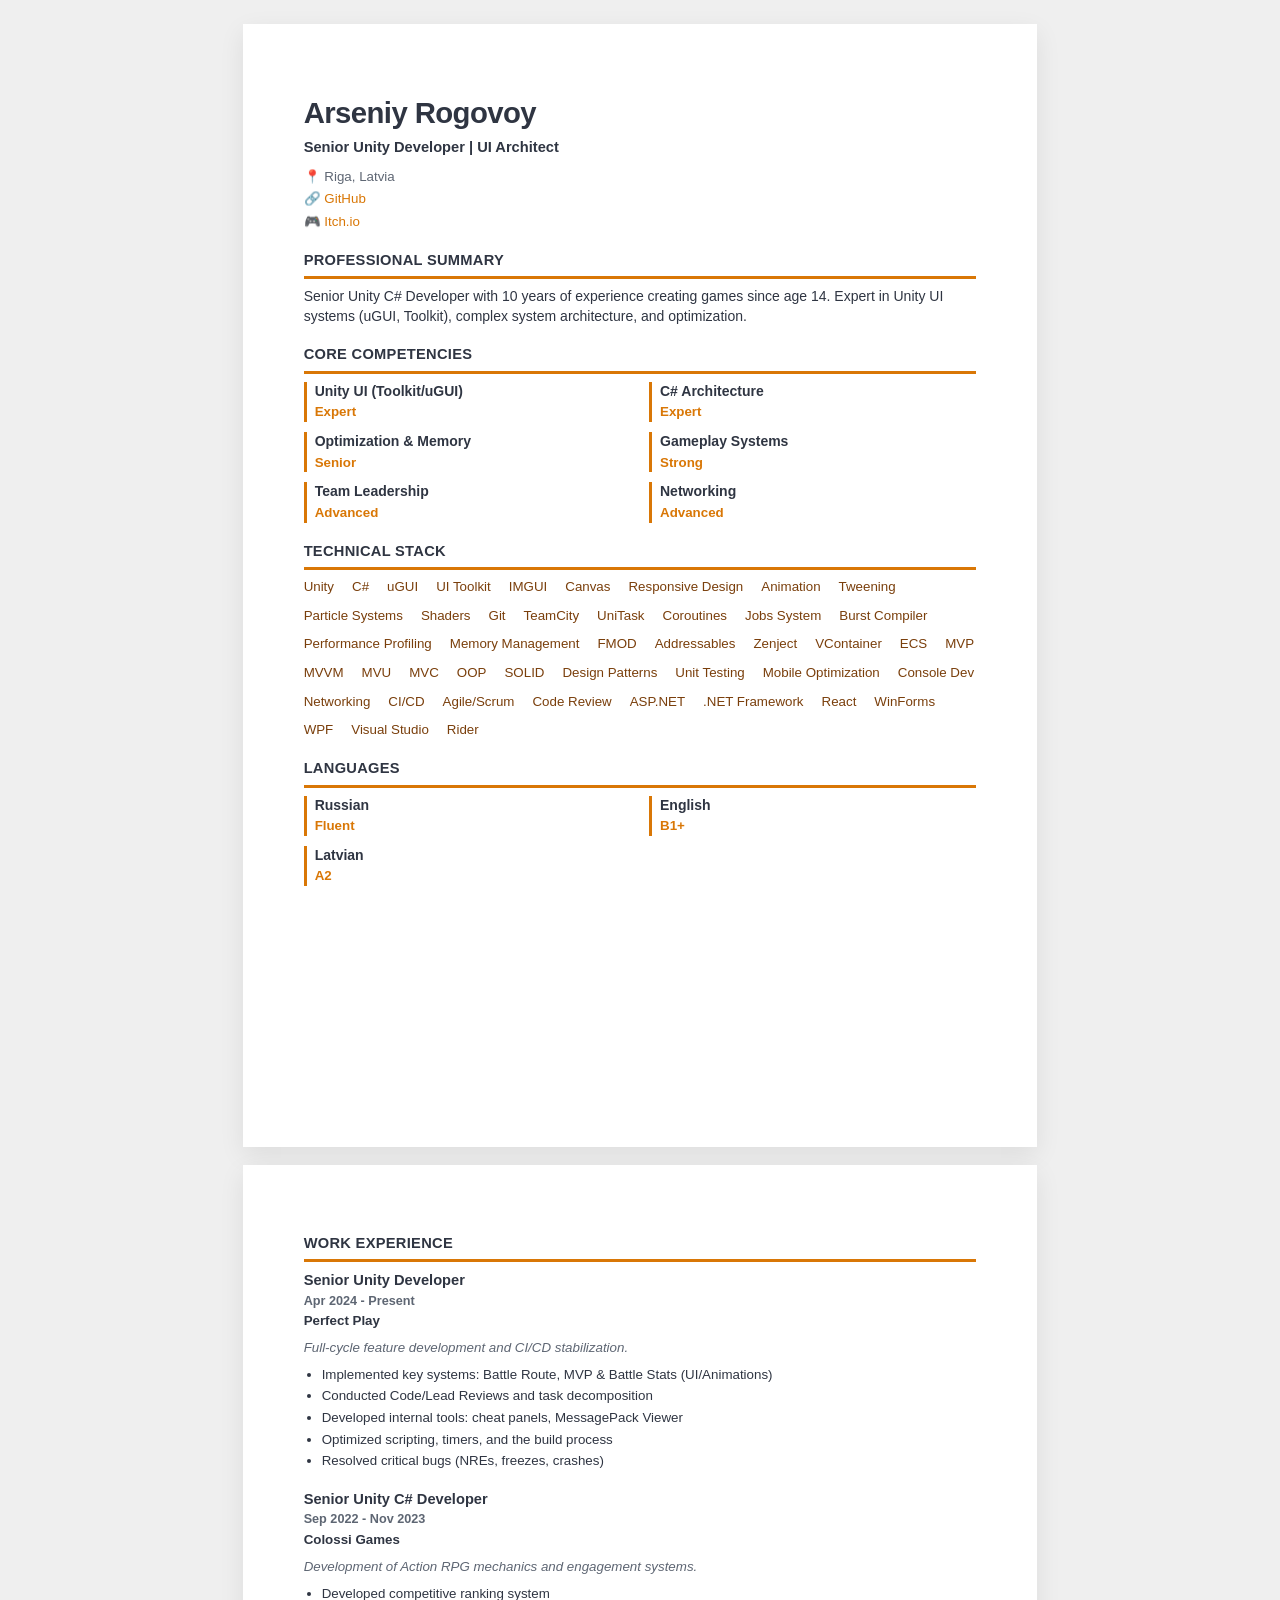
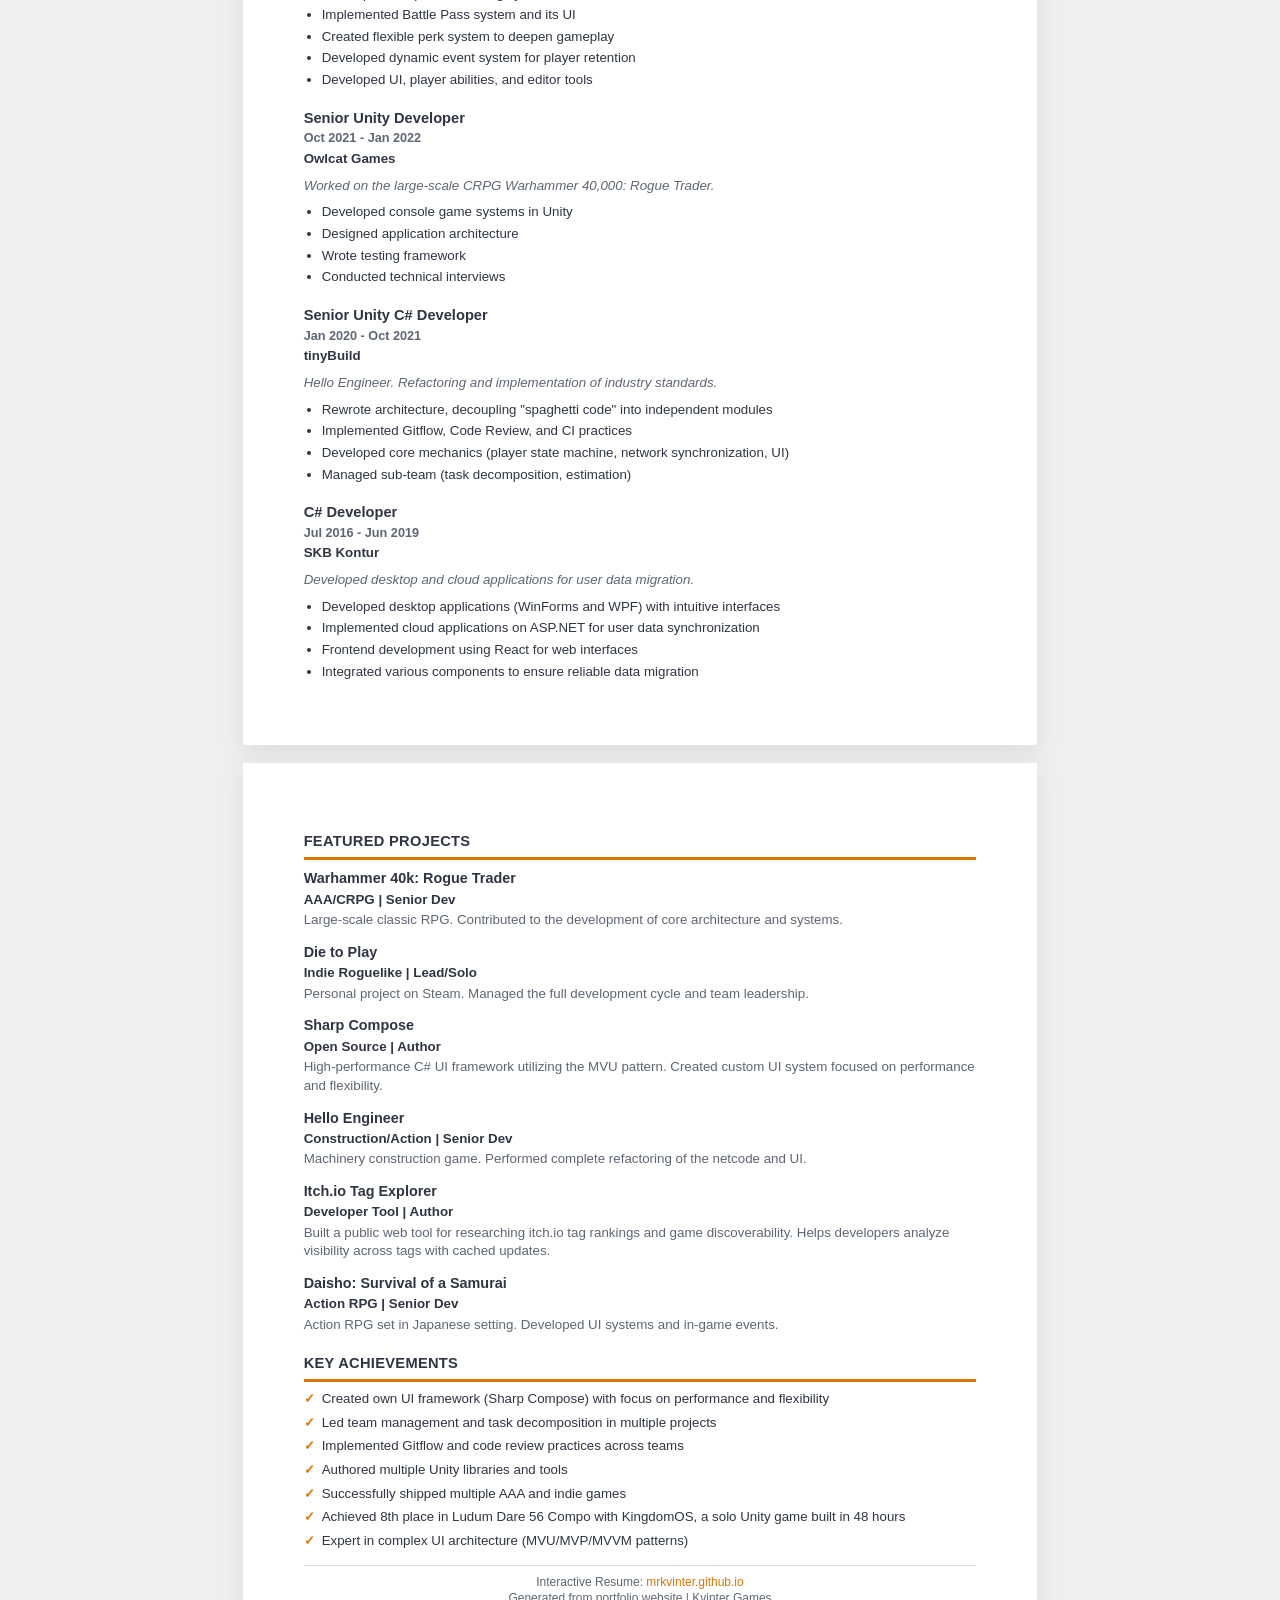
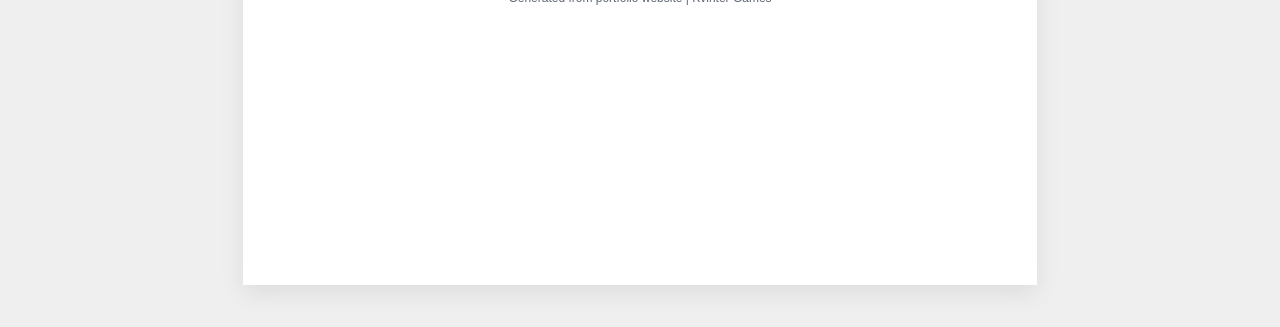
==== pdf-template/cv.html @ 1fb947f9 "cv.pdf was updated and fixed" ====
<!DOCTYPE html>
<html lang="en">
<head>
  <meta charset="UTF-8" />
  <meta name="viewport" content="width=device-width, initial-scale=1.0" />
  <title>Arseniy Rogovoy — CV</title>
  <style>
    :root {
      --page-bg: #efefef;
      --paper: #ffffff;
      --text: #2f3542;
      --muted: #5e6673;
      --accent: #d97706;
      --line: #d9d9d9;
    }

    * { box-sizing: border-box; }

    html, body {
      margin: 0;
      padding: 0;
      background: var(--page-bg);
      color: var(--text);
      font-family: Inter, "Segoe UI", Roboto, Helvetica, Arial, sans-serif;
      line-height: 1.4;
    }

    body {
      padding: 24px 0;
    }

    .page {
      width: 210mm;
      min-height: 297mm;
      margin: 0 auto 18px;
      background: var(--paper);
      padding: 18mm 16mm 16mm;
      box-shadow: 0 8px 24px rgba(0,0,0,0.08);
    }

    h1, h2, h3, p {
      margin: 0;
    }

    .name {
      font-size: 22pt;
      font-weight: 800;
      letter-spacing: -0.02em;
      margin-bottom: 4px;
    }

    .role {
      font-size: 11pt;
      font-weight: 700;
      color: var(--text);
      margin-bottom: 10px;
    }

    .contacts {
      display: grid;
      gap: 4px;
      font-size: 10pt;
      color: var(--muted);
      margin-bottom: 16px;
    }

    .contacts a {
      color: var(--accent);
      text-decoration: none;
    }

    .section {
      margin-top: 18px;
    }

    .section-title {
      font-size: 11pt;
      font-weight: 800;
      letter-spacing: 0.02em;
      text-transform: uppercase;
      color: var(--text);
      margin-bottom: 8px;
      padding-bottom: 6px;
      border-bottom: 3px solid var(--accent);
    }

    .summary {
      font-size: 10.5pt;
      color: var(--text);
      max-width: 170mm;
    }

    .competencies {
      display: grid;
      grid-template-columns: 1fr 1fr;
      gap: 10px 18px;
    }

    .competency {
      border-left: 3px solid var(--accent);
      padding-left: 8px;
    }

    .competency-title {
      font-size: 10.5pt;
      font-weight: 700;
      margin-bottom: 2px;
    }

    .competency-level {
      font-size: 10pt;
      color: var(--accent);
      font-weight: 700;
    }

    .stack {
      display: flex;
      flex-wrap: wrap;
      gap: 10px 18px;
      font-size: 10pt;
      color: #7a3f0c;
      font-weight: 500;
    }

    .stack span {
      white-space: nowrap;
    }

    .job {
      margin-bottom: 18px;
      break-inside: avoid;
      page-break-inside: avoid;
    }

    .job-title {
      font-size: 11pt;
      font-weight: 800;
      margin-bottom: 2px;
    }

    .job-date {
      font-size: 9.5pt;
      color: var(--muted);
      font-weight: 700;
      margin-bottom: 2px;
    }

    .job-company {
      font-size: 10pt;
      font-weight: 700;
      margin-bottom: 8px;
    }

    .job-summary {
      font-size: 10pt;
      color: var(--muted);
      font-style: italic;
      margin-bottom: 8px;
    }

    .bullets {
      margin: 0;
      padding-left: 18px;
    }

    .bullets li {
      margin: 3px 0;
      font-size: 10pt;
    }

    .project {
      margin-bottom: 12px;
      break-inside: avoid;
      page-break-inside: avoid;
    }

    .project-title {
      font-size: 10.8pt;
      font-weight: 800;
      margin-bottom: 2px;
    }

    .project-meta {
      font-size: 10pt;
      font-weight: 700;
      color: var(--text);
      margin-bottom: 2px;
    }

    .project-desc {
      font-size: 10pt;
      color: var(--muted);
    }

    .achievements {
      margin: 0;
      padding-left: 0;
      list-style: none;
    }

    .achievements li {
      font-size: 10pt;
      margin: 5px 0;
      padding-left: 18px;
      position: relative;
    }

    .achievements li::before {
      content: "✓";
      position: absolute;
      left: 0;
      top: 0;
      color: var(--accent);
      font-weight: 800;
    }

    .footer-note {
      margin-top: 14px;
      padding-top: 8px;
      border-top: 1px solid var(--line);
      text-align: center;
      font-size: 9pt;
      color: var(--muted);
    }

    @media (max-width: 700px) {
      .competencies {
        grid-template-columns: 1fr;
      }
    }

    @media print {
      @page {
        size: A4;
        margin: 0;
      }

      body {
        background: #fff;
        padding: 0;
      }

      .page {
        margin: 0;
        box-shadow: none;
        width: 210mm;
        min-height: 297mm;
      }

      a {
        color: inherit;
        text-decoration: none;
      }
    }
  </style>
</head>
<body>
  <div class="page">
    <header>
      <div class="name">Arseniy Rogovoy</div>
      <div class="role">Senior Unity Developer | UI Architect</div>
      <div class="contacts">
        <div>📍 Riga, Latvia</div>
        <div>🔗 <a href="https://github.com/mrkvinter">GitHub</a></div>
        <div>🎮 <a href="https://mrkvinter.itch.io/">Itch.io</a></div>
      </div>
    </header>

    <section class="section">
      <div class="section-title">Professional Summary</div>
      <p class="summary">Senior Unity C# Developer with 10 years of experience creating games since age 14. Expert in Unity UI systems (uGUI, Toolkit), complex system architecture, and optimization.</p>
    </section>

    <section class="section">
      <div class="section-title">Core Competencies</div>
      <div class="competencies">
        <div class="competency"><div class="competency-title">Unity UI (Toolkit/uGUI)</div><div class="competency-level">Expert</div></div>
        <div class="competency"><div class="competency-title">C# Architecture</div><div class="competency-level">Expert</div></div>
        <div class="competency"><div class="competency-title">Optimization & Memory</div><div class="competency-level">Senior</div></div>
        <div class="competency"><div class="competency-title">Gameplay Systems</div><div class="competency-level">Strong</div></div>
        <div class="competency"><div class="competency-title">Team Leadership</div><div class="competency-level">Advanced</div></div>
        <div class="competency"><div class="competency-title">Networking</div><div class="competency-level">Advanced</div></div>
      </div>
    </section>

    

    <section class="section">
      <div class="section-title">Technical Stack</div>
      <div class="stack">
        <span>Unity</span><span>C#</span><span>uGUI</span><span>UI Toolkit</span><span>IMGUI</span><span>Canvas</span><span>Responsive Design</span><span>Animation</span><span>Tweening</span><span>Particle Systems</span>
        <span>Shaders</span><span>Git</span><span>TeamCity</span><span>UniTask</span><span>Coroutines</span><span>Jobs System</span><span>Burst Compiler</span><span>Performance Profiling</span>
        <span>Memory Management</span><span>FMOD</span><span>Addressables</span><span>Zenject</span><span>VContainer</span><span>ECS</span><span>MVP</span><span>MVVM</span><span>MVU</span><span>MVC</span>
        <span>OOP</span><span>SOLID</span><span>Design Patterns</span><span>Unit Testing</span><span>Mobile Optimization</span><span>Console Dev</span><span>Networking</span><span>CI/CD</span>
        <span>Agile/Scrum</span><span>Code Review</span><span>ASP.NET</span><span>.NET Framework</span><span>React</span><span>WinForms</span><span>WPF</span><span>Visual Studio</span><span>Rider</span>
      </div>
    </section>

    <section class="section">
      <div class="section-title">Languages</div>
      <div class="competencies">
        <div class="competency"><div class="competency-title">Russian</div><div class="competency-level">Fluent</div></div>
        <div class="competency"><div class="competency-title">English</div><div class="competency-level">B1+</div></div>
        <div class="competency"><div class="competency-title">Latvian</div><div class="competency-level">A2</div></div>
      </div>
    </section>
  </div>

  <div class="page">
    <section class="section" style="margin-top:0;">
      <div class="section-title">Work Experience</div>

      <article class="job">
        <div class="job-title">Senior Unity Developer</div>
        <div class="job-date">Apr 2024 - Present</div>
        <div class="job-company">Perfect Play</div>
        <div class="job-summary">Full-cycle feature development and CI/CD stabilization.</div>
        <ul class="bullets">
          <li>Implemented key systems: Battle Route, MVP & Battle Stats (UI/Animations)</li>
          <li>Conducted Code/Lead Reviews and task decomposition</li>
          <li>Developed internal tools: cheat panels, MessagePack Viewer</li>
          <li>Optimized scripting, timers, and the build process</li>
          <li>Resolved critical bugs (NREs, freezes, crashes)</li>
        </ul>
      </article>

      <article class="job">
        <div class="job-title">Senior Unity C# Developer</div>
        <div class="job-date">Sep 2022 - Nov 2023</div>
        <div class="job-company">Colossi Games</div>
        <div class="job-summary">Development of Action RPG mechanics and engagement systems.</div>
        <ul class="bullets">
          <li>Developed competitive ranking system</li>
          <li>Implemented Battle Pass system and its UI</li>
          <li>Created flexible perk system to deepen gameplay</li>
          <li>Developed dynamic event system for player retention</li>
          <li>Developed UI, player abilities, and editor tools</li>
        </ul>
      </article>

      <article class="job">
        <div class="job-title">Senior Unity Developer</div>
        <div class="job-date">Oct 2021 - Jan 2022</div>
        <div class="job-company">Owlcat Games</div>
        <div class="job-summary">Worked on the large-scale CRPG Warhammer 40,000: Rogue Trader.</div>
        <ul class="bullets">
          <li>Developed console game systems in Unity</li>
          <li>Designed application architecture</li>
          <li>Wrote testing framework</li>
          <li>Conducted technical interviews</li>
        </ul>
      </article>

      <article class="job">
        <div class="job-title">Senior Unity C# Developer</div>
        <div class="job-date">Jan 2020 - Oct 2021</div>
        <div class="job-company">tinyBuild</div>
        <div class="job-summary">Hello Engineer. Refactoring and implementation of industry standards.</div>
        <ul class="bullets">
          <li>Rewrote architecture, decoupling &quot;spaghetti code&quot; into independent modules</li>
          <li>Implemented Gitflow, Code Review, and CI practices</li>
          <li>Developed core mechanics (player state machine, network synchronization, UI)</li>
          <li>Managed sub-team (task decomposition, estimation)</li>
        </ul>
      </article>

      <article class="job" style="margin-bottom:0;">
        <div class="job-title">C# Developer</div>
        <div class="job-date">Jul 2016 - Jun 2019</div>
        <div class="job-company">SKB Kontur</div>
        <div class="job-summary">Developed desktop and cloud applications for user data migration.</div>
        <ul class="bullets">
          <li>Developed desktop applications (WinForms and WPF) with intuitive interfaces</li>
          <li>Implemented cloud applications on ASP.NET for user data synchronization</li>
          <li>Frontend development using React for web interfaces</li>
          <li>Integrated various components to ensure reliable data migration</li>
        </ul>
      </article>
    </section>
  </div>

  <div class="page">
    <section class="section" style="margin-top:0;">
      <div class="section-title">Featured Projects</div>

      <article class="project">
        <div class="project-title">Warhammer 40k: Rogue Trader</div>
        <div class="project-meta">AAA/CRPG | Senior Dev</div>
        <div class="project-desc">Large-scale classic RPG. Contributed to the development of core architecture and systems.</div>
      </article>

      <article class="project">
        <div class="project-title">Die to Play</div>
        <div class="project-meta">Indie Roguelike | Lead/Solo</div>
        <div class="project-desc">Personal project on Steam. Managed the full development cycle and team leadership.</div>
      </article>

      <article class="project">
        <div class="project-title">Sharp Compose</div>
        <div class="project-meta">Open Source | Author</div>
        <div class="project-desc">High-performance C# UI framework utilizing the MVU pattern. Created custom UI system focused on performance and flexibility.</div>
      </article>

      <article class="project">
        <div class="project-title">Hello Engineer</div>
        <div class="project-meta">Construction/Action | Senior Dev</div>
        <div class="project-desc">Machinery construction game. Performed complete refactoring of the netcode and UI.</div>
      </article>

      <article class="project">
        <div class="project-title">Itch.io Tag Explorer</div>
        <div class="project-meta">Developer Tool | Author</div>
        <div class="project-desc">Built a public web tool for researching itch.io tag rankings and game discoverability. Helps developers analyze visibility across tags with cached updates.</div>
      </article>

      <article class="project">
        <div class="project-title">Daisho: Survival of a Samurai</div>
        <div class="project-meta">Action RPG | Senior Dev</div>
        <div class="project-desc">Action RPG set in Japanese setting. Developed UI systems and in-game events.</div>
      </article>
    </section>

    <section class="section">
      <div class="section-title">Key Achievements</div>
      <ul class="achievements">
        <li>Created own UI framework (Sharp Compose) with focus on performance and flexibility</li>
        <li>Led team management and task decomposition in multiple projects</li>
        <li>Implemented Gitflow and code review practices across teams</li>
        <li>Authored multiple Unity libraries and tools</li>
        <li>Successfully shipped multiple AAA and indie games</li>
        <li>Achieved 8th place in Ludum Dare 56 Compo with KingdomOS, a solo Unity game built in 48 hours</li>
        <li>Expert in complex UI architecture (MVU/MVP/MVVM patterns)</li>
      </ul>

      <div class="footer-note">
        Interactive Resume: <span style="color:var(--accent);">mrkvinter.github.io</span><br />
        Generated from portfolio website | Kvinter Games
      </div>
    </section>
  </div>
</body>
</html>
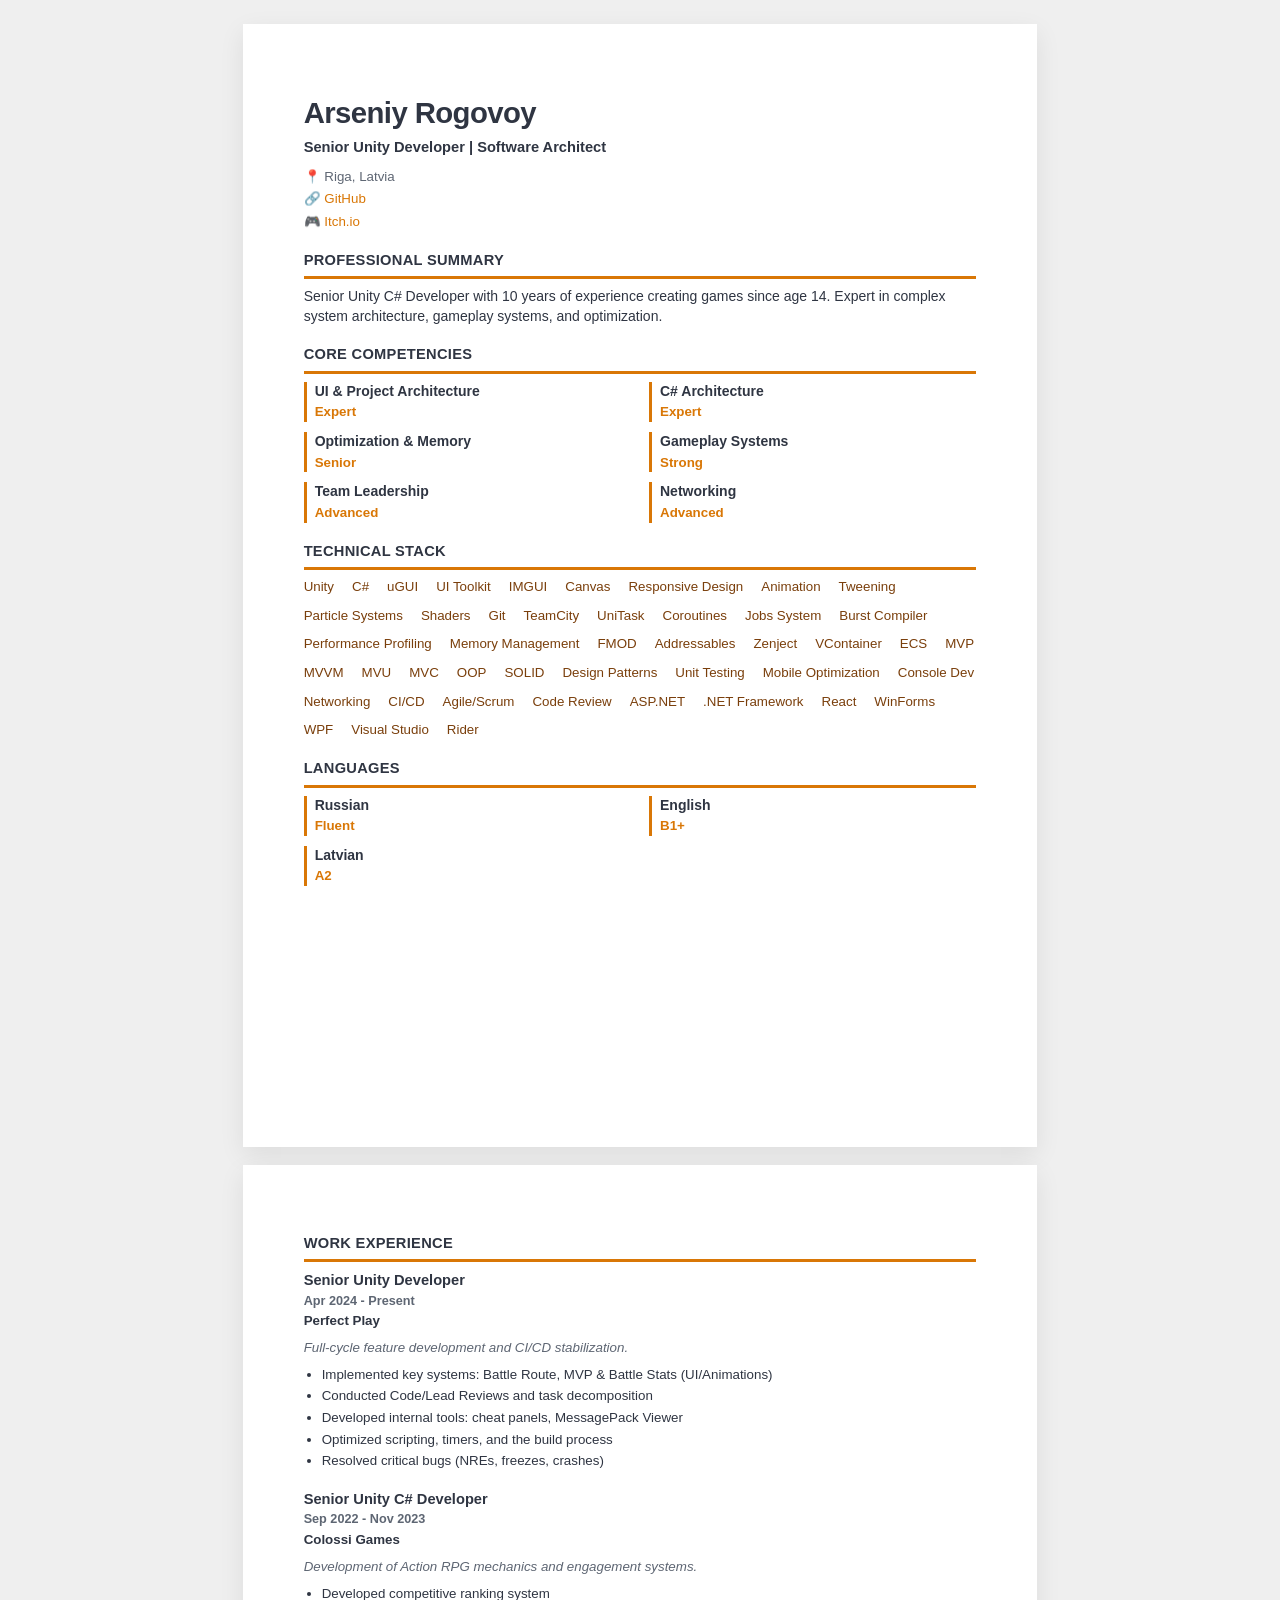
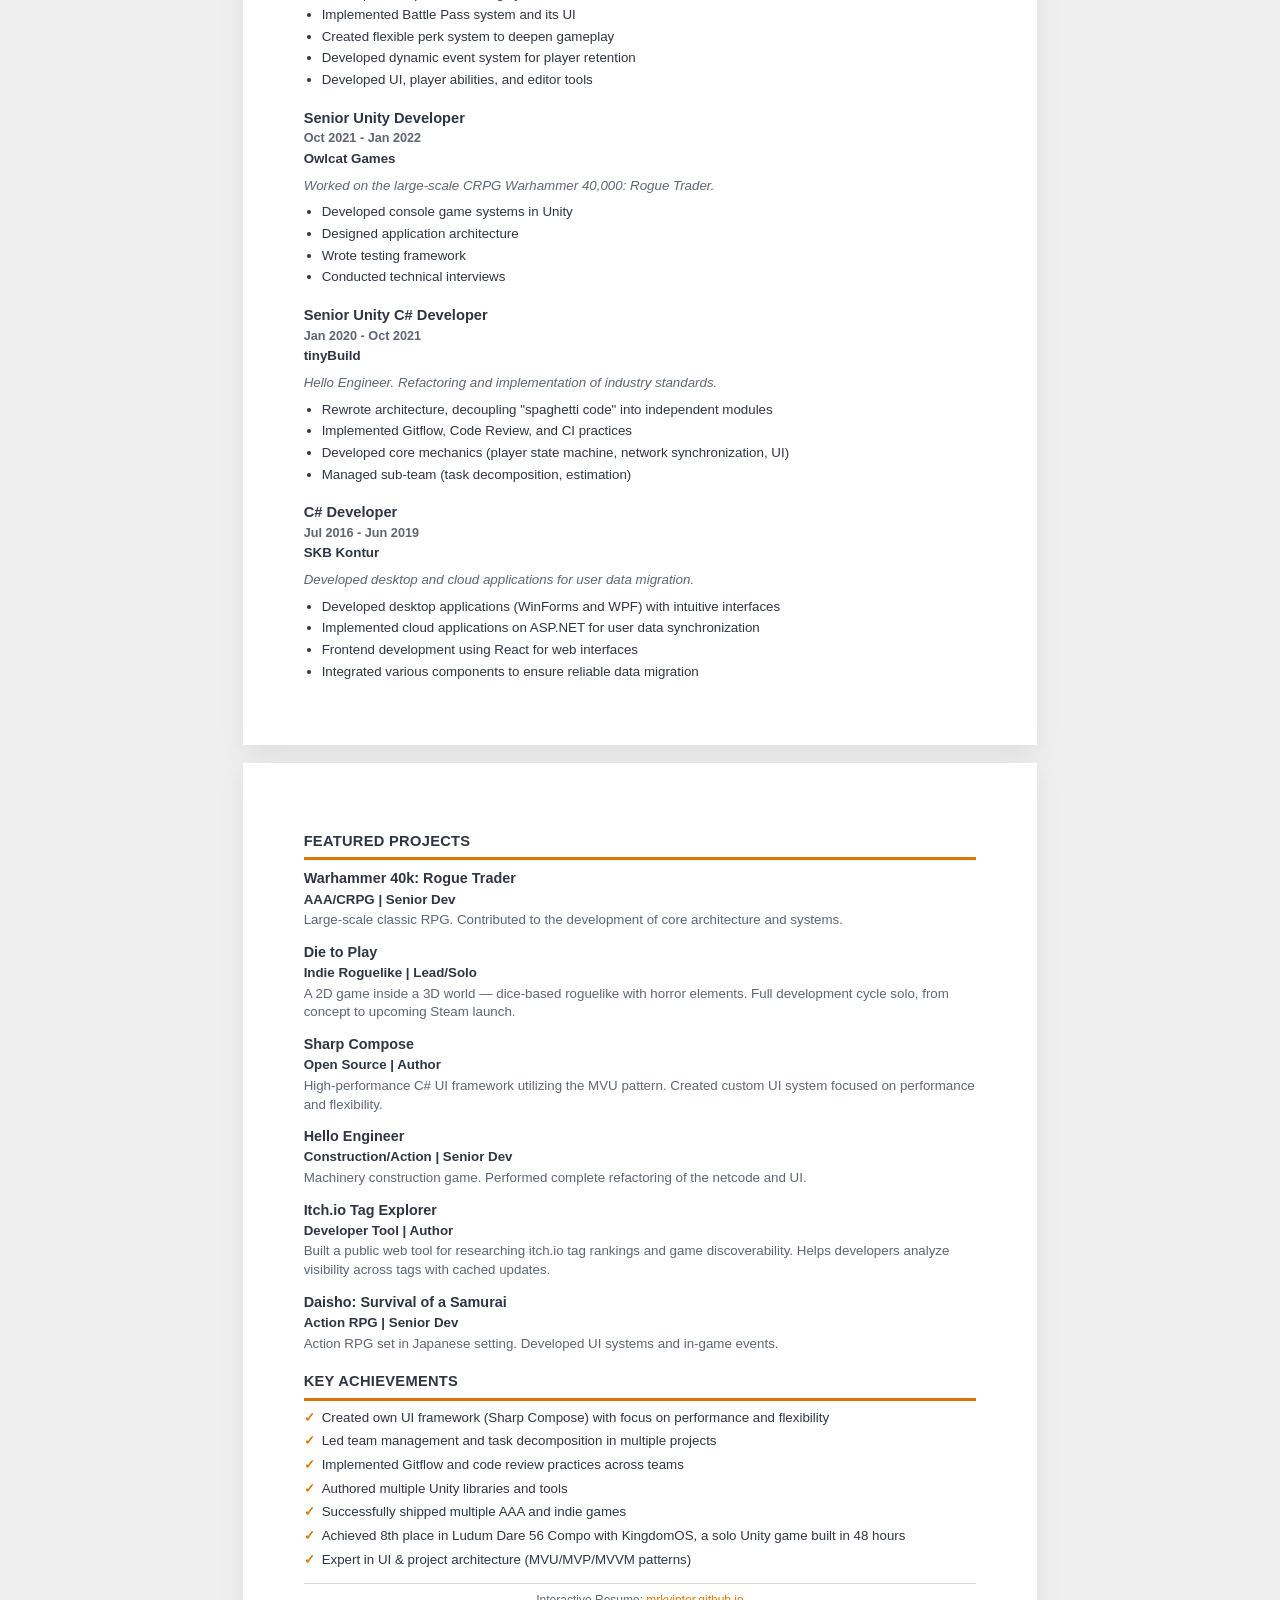
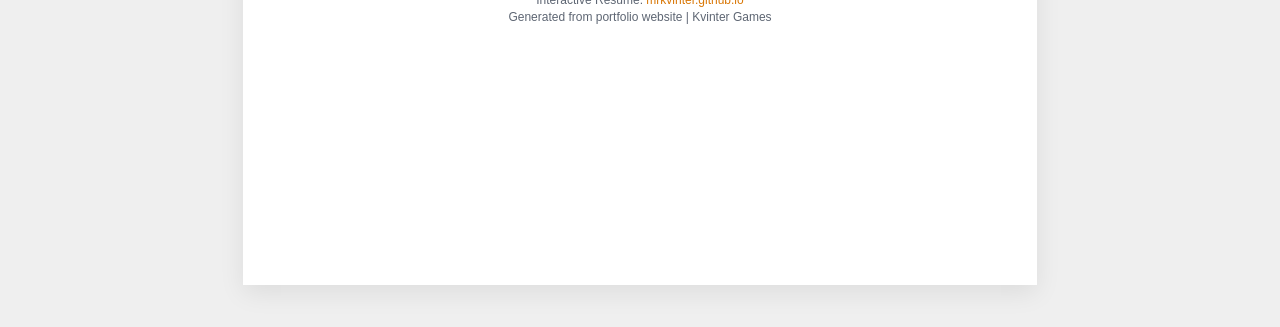
==== commit 35215086: "Text was updated and improved" ====
--- a/pdf-template/cv.html
+++ b/pdf-template/cv.html
@@ -258,7 +258,7 @@
   <div class="page">
     <header>
       <div class="name">Arseniy Rogovoy</div>
-      <div class="role">Senior Unity Developer | UI Architect</div>
+      <div class="role">Senior Unity Developer | Software Architect</div>
       <div class="contacts">
         <div>📍 Riga, Latvia</div>
         <div>🔗 <a href="https://github.com/mrkvinter">GitHub</a></div>
@@ -268,13 +268,13 @@
 
     <section class="section">
       <div class="section-title">Professional Summary</div>
-      <p class="summary">Senior Unity C# Developer with 10 years of experience creating games since age 14. Expert in Unity UI systems (uGUI, Toolkit), complex system architecture, and optimization.</p>
+      <p class="summary">Senior Unity C# Developer with 10 years of experience creating games since age 14. Expert in complex system architecture, gameplay systems, and optimization.</p>
     </section>
 
     <section class="section">
       <div class="section-title">Core Competencies</div>
       <div class="competencies">
-        <div class="competency"><div class="competency-title">Unity UI (Toolkit/uGUI)</div><div class="competency-level">Expert</div></div>
+        <div class="competency"><div class="competency-title">UI & Project Architecture</div><div class="competency-level">Expert</div></div>
         <div class="competency"><div class="competency-title">C# Architecture</div><div class="competency-level">Expert</div></div>
         <div class="competency"><div class="competency-title">Optimization & Memory</div><div class="competency-level">Senior</div></div>
         <div class="competency"><div class="competency-title">Gameplay Systems</div><div class="competency-level">Strong</div></div>
@@ -392,7 +392,7 @@
       <article class="project">
         <div class="project-title">Die to Play</div>
         <div class="project-meta">Indie Roguelike | Lead/Solo</div>
-        <div class="project-desc">Personal project on Steam. Managed the full development cycle and team leadership.</div>
+        <div class="project-desc">A 2D game inside a 3D world — dice-based roguelike with horror elements. Full development cycle solo, from concept to upcoming Steam launch.</div>
       </article>
 
       <article class="project">
@@ -429,7 +429,7 @@
         <li>Authored multiple Unity libraries and tools</li>
         <li>Successfully shipped multiple AAA and indie games</li>
         <li>Achieved 8th place in Ludum Dare 56 Compo with KingdomOS, a solo Unity game built in 48 hours</li>
-        <li>Expert in complex UI architecture (MVU/MVP/MVVM patterns)</li>
+        <li>Expert in UI & project architecture (MVU/MVP/MVVM patterns)</li>
       </ul>
 
       <div class="footer-note">
